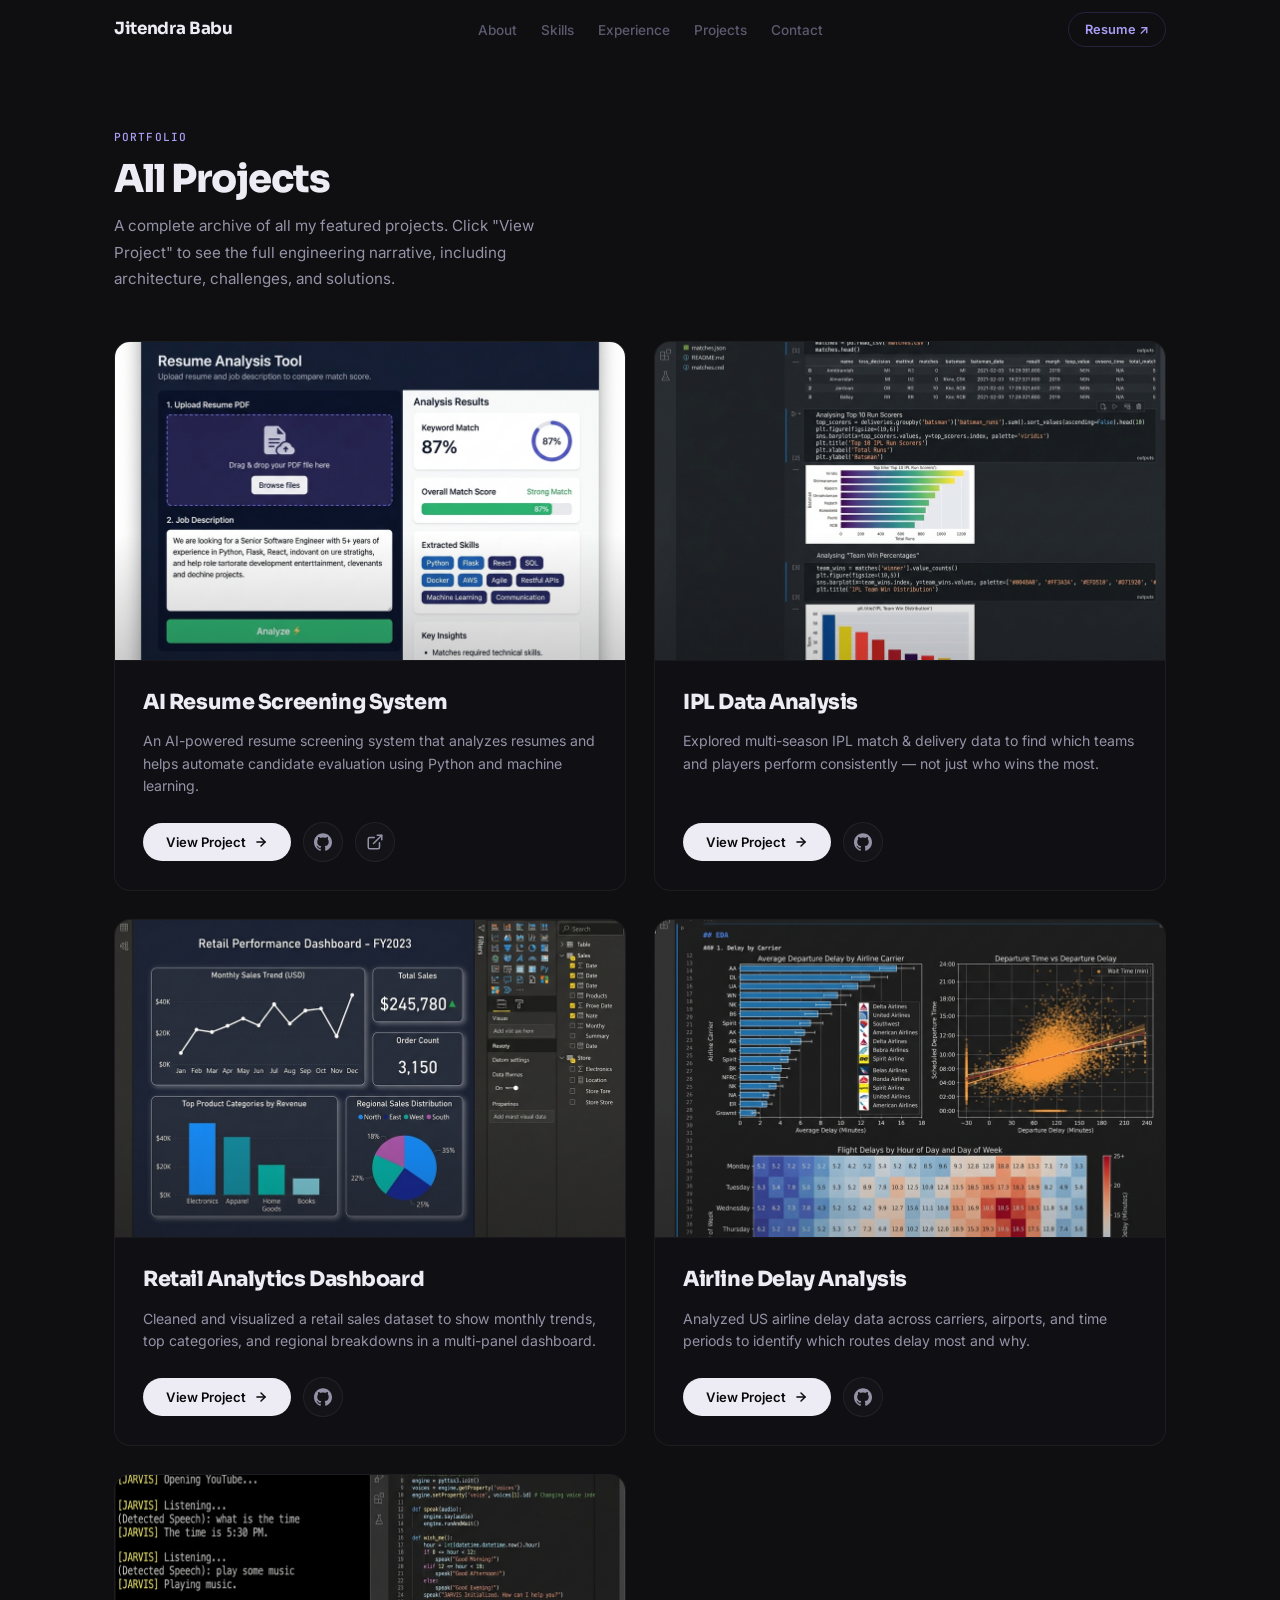
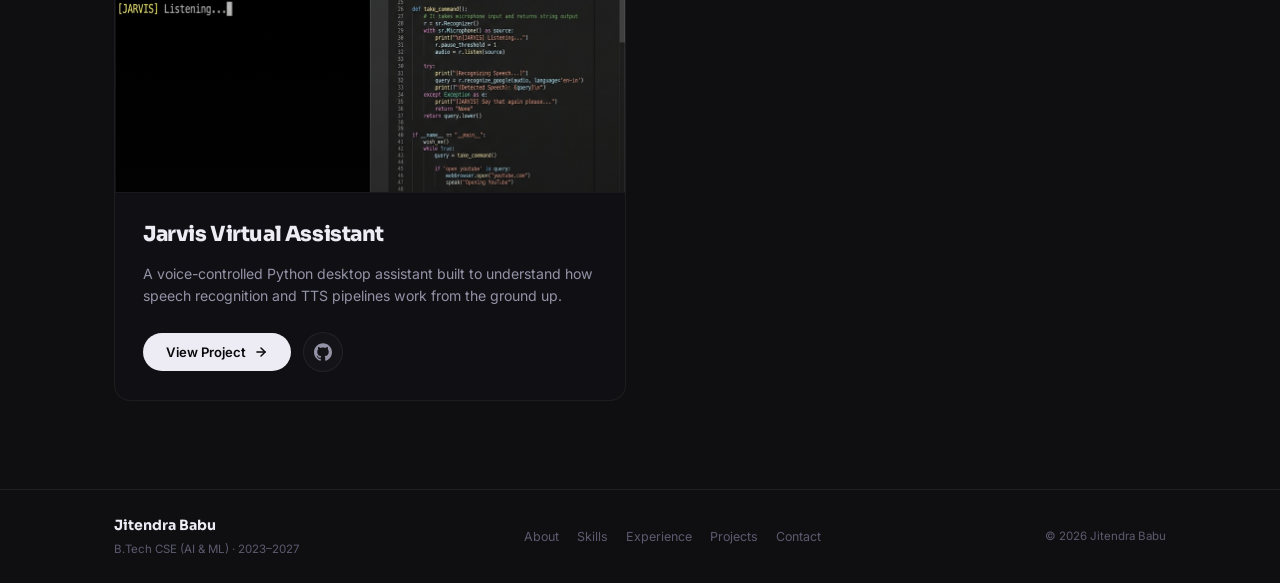
==== projects.html @ de524ab3 "Add Resume project, Live demo button, and projects page" ====
<!DOCTYPE html>
<html lang="en">
<head>
  <meta charset="UTF-8" />
  <meta name="viewport" content="width=device-width, initial-scale=1.0" />
  <title>All Projects | Jitendra Babu</title>
  <meta name="description" content="A complete archive of all projects built by Mudde Jitendra Babu." />
  <meta name="author" content="Mudde Jitendra Babu" />
  <meta property="og:title" content="All Projects | Jitendra Babu" />
  <meta property="og:description" content="A complete archive of all projects built by Mudde Jitendra Babu." />
  <meta property="og:image" content="./assets/profile-pic.png" />
  <link rel="stylesheet" href="style.css" />
  <link rel="stylesheet" href="mediaqueries.css" />
  <link rel="preconnect" href="https://fonts.googleapis.com" />
  <link rel="preconnect" href="https://fonts.gstatic.com" crossorigin />
  <link href="https://fonts.googleapis.com/css2?family=Inter:wght@300;400;500;600;700&family=Cal+Sans&display=swap" rel="stylesheet" />
  <link href="https://fonts.googleapis.com/css2?family=Sora:wght@400;600;700;800&family=Inter:wght@300;400;500;600;700&family=JetBrains+Mono:wght@400;500&display=swap" rel="stylesheet" />
</head>
<body>

<!-- =========================================================
     NAV
========================================================= -->
<nav id="nav" role="navigation" aria-label="Site navigation">
  <div class="nav-wrap">
    <a href="index.html#top" class="nav-brand" aria-label="Jitendra Babu — home">
      Jitendra Babu
    </a>

    <ul class="nav-list" role="list">
      <li><a href="index.html#about"      class="nav-link">About</a></li>
      <li><a href="index.html#skills"     class="nav-link">Skills</a></li>
      <li><a href="index.html#experience" class="nav-link">Experience</a></li>
      <li><a href="projects.html"         class="nav-link on">Projects</a></li>
      <li><a href="index.html#contact"    class="nav-link">Contact</a></li>
    </ul>

    <a href="./assets/M.JITENDRA_RESUME.pdf" target="_blank" rel="noopener noreferrer"
       class="nav-cta" id="nav-resume">Resume ↗</a>

    <button id="nav-toggle" class="nav-toggle" aria-label="Open menu" aria-expanded="false"
            onclick="toggleNav()">
      <span></span><span></span><span></span>
    </button>
  </div>

  <div id="nav-drawer" class="nav-drawer" aria-hidden="true">
    <ul role="list">
      <li><a href="index.html#about"      onclick="toggleNav()">About</a></li>
      <li><a href="index.html#skills"     onclick="toggleNav()">Skills</a></li>
      <li><a href="index.html#experience" onclick="toggleNav()">Experience</a></li>
      <li><a href="projects.html"         onclick="toggleNav()">Projects</a></li>
      <li><a href="index.html#contact"    onclick="toggleNav()">Contact</a></li>
      <li><a href="./assets/M.JITENDRA_RESUME.pdf" target="_blank" rel="noopener noreferrer">Resume ↗</a></li>
    </ul>
  </div>
</nav>

<!-- =========================================================
     PROJECTS
========================================================= -->
<section id="projects" class="section section-alt" aria-labelledby="h-proj" style="padding-top: 8rem; min-height: 80vh;">
  <div class="section-wrap">
    <div class="section-eyebrow reveal">Portfolio</div>
    <h1 id="h-proj" class="section-heading reveal">All Projects</h1>
    <p class="section-sub reveal">
      A complete archive of all my featured projects. Click "View Project" to see the full engineering narrative, including architecture, challenges, and solutions.
    </p>

    <div class="projects-grid" id="projects-grid">

      <!-- PROJECT 00 — AI Resume Screening System -->
      <div class="proj-showcase-card reveal" id="card-resume" role="listitem">
        <div class="proj-card-img-wrap">
          <img src="./assets/project-resume.png" alt="AI Resume Screening System web interface" class="proj-card-img" loading="lazy" />
          <div class="proj-card-overlay"></div>
        </div>
        <div class="proj-card-body">
          <h3 class="proj-card-title">AI Resume Screening System</h3>
          <p class="proj-card-blurb">An AI-powered resume screening system that analyzes resumes and helps automate candidate evaluation using Python and machine learning.</p>
          <div class="proj-card-actions">
            <button class="btn-proj-details" onclick="openProjectModal('resume')" aria-label="View details of AI Resume Screening System">
              View Project
              <svg width="14" height="14" viewBox="0 0 24 24" fill="none" stroke="currentColor" stroke-width="2.5" stroke-linecap="round" stroke-linejoin="round" aria-hidden="true"><line x1="5" y1="12" x2="19" y2="12"></line><polyline points="12 5 19 12 12 19"></polyline></svg>
            </button>
            <a href="https://github.com/jithu748" target="_blank" rel="noopener noreferrer" class="btn-proj-gh" aria-label="GitHub repository for AI Resume Screening System">
              <svg width="18" height="18" viewBox="0 0 24 24" fill="currentColor" aria-hidden="true"><path d="M12 .297c-6.63 0-12 5.373-12 12 0 5.303 3.438 9.8 8.205 11.385.6.113.82-.258.82-.577 0-.285-.01-1.04-.015-2.04-3.338.724-4.042-1.61-4.042-1.61C4.422 18.07 3.633 17.7 3.633 17.7c-1.087-.744.084-.729.084-.729 1.205.084 1.838 1.236 1.838 1.236 1.07 1.835 2.809 1.305 3.495.998.108-.776.417-1.305.76-1.605-2.665-.3-5.466-1.332-5.466-5.93 0-1.31.465-2.38 1.235-3.22-.135-.303-.54-1.523.105-3.176 0 0 1.005-.322 3.3 1.23.96-.267 1.98-.399 3-.405 1.02.006 2.04.138 3 .405 2.28-1.552 3.285-1.23 3.285-1.23.645 1.653.24 2.873.12 3.176.765.84 1.23 1.91 1.23 3.22 0 4.61-2.805 5.625-5.475 5.92.42.36.81 1.096.81 2.22 0 1.606-.015 2.896-.015 3.286 0 .315.21.69.825.57C20.565 22.092 24 17.592 24 12.297c0-6.627-5.373-12-12-12"/></svg>
            </a>
            <a href="https://resume-screening-14.onrender.com" target="_blank" rel="noopener noreferrer" class="btn-proj-gh" aria-label="Live Demo for AI Resume Screening System">
              <svg width="18" height="18" viewBox="0 0 24 24" fill="none" stroke="currentColor" stroke-width="2" stroke-linecap="round" stroke-linejoin="round" aria-hidden="true"><path d="M18 13v6a2 2 0 0 1-2 2H5a2 2 0 0 1-2-2V8a2 2 0 0 1 2-2h6"></path><polyline points="15 3 21 3 21 9"></polyline><line x1="10" y1="14" x2="21" y2="3"></line></svg>
            </a>
          </div>
        </div>
      </div>

      <!-- PROJECT 01 — IPL Data Analysis -->
      <div class="proj-showcase-card reveal" id="card-ipl" role="listitem">
        <div class="proj-card-img-wrap">
          <img src="./assets/project-ipl.png" alt="IPL Data Analysis dashboard visualization output" class="proj-card-img" loading="lazy" />
          <div class="proj-card-overlay"></div>
        </div>
        <div class="proj-card-body">
          <h3 class="proj-card-title">IPL Data Analysis</h3>
          <p class="proj-card-blurb">Explored multi-season IPL match &amp; delivery data to find which teams and players perform consistently &mdash; not just who wins the most.</p>
          <div class="proj-card-actions">
            <button class="btn-proj-details" onclick="openProjectModal('ipl')" aria-label="View details of IPL Data Analysis">
              View Project
              <svg width="14" height="14" viewBox="0 0 24 24" fill="none" stroke="currentColor" stroke-width="2.5" stroke-linecap="round" stroke-linejoin="round" aria-hidden="true"><line x1="5" y1="12" x2="19" y2="12"></line><polyline points="12 5 19 12 12 19"></polyline></svg>
            </button>
            <a href="https://github.com/jithu748" target="_blank" rel="noopener noreferrer" class="btn-proj-gh" aria-label="GitHub repository for IPL Data Analysis">
              <svg width="18" height="18" viewBox="0 0 24 24" fill="currentColor" aria-hidden="true"><path d="M12 .297c-6.63 0-12 5.373-12 12 0 5.303 3.438 9.8 8.205 11.385.6.113.82-.258.82-.577 0-.285-.01-1.04-.015-2.04-3.338.724-4.042-1.61-4.042-1.61C4.422 18.07 3.633 17.7 3.633 17.7c-1.087-.744.084-.729.084-.729 1.205.084 1.838 1.236 1.838 1.236 1.07 1.835 2.809 1.305 3.495.998.108-.776.417-1.305.76-1.605-2.665-.3-5.466-1.332-5.466-5.93 0-1.31.465-2.38 1.235-3.22-.135-.303-.54-1.523.105-3.176 0 0 1.005-.322 3.3 1.23.96-.267 1.98-.399 3-.405 1.02.006 2.04.138 3 .405 2.28-1.552 3.285-1.23 3.285-1.23.645 1.653.24 2.873.12 3.176.765.84 1.23 1.91 1.23 3.22 0 4.61-2.805 5.625-5.475 5.92.42.36.81 1.096.81 2.22 0 1.606-.015 2.896-.015 3.286 0 .315.21.69.825.57C20.565 22.092 24 17.592 24 12.297c0-6.627-5.373-12-12-12"/></svg>
            </a>
          </div>
        </div>
      </div>

      <!-- PROJECT 02 — Retail Analytics Dashboard -->
      <div class="proj-showcase-card reveal" id="card-retail" role="listitem">
        <div class="proj-card-img-wrap">
          <img src="./assets/project-retail.png" alt="Retail Sales Dashboard with Power BI filter visualizer" class="proj-card-img" loading="lazy" />
          <div class="proj-card-overlay"></div>
        </div>
        <div class="proj-card-body">
          <h3 class="proj-card-title">Retail Analytics Dashboard</h3>
          <p class="proj-card-blurb">Cleaned and visualized a retail sales dataset to show monthly trends, top categories, and regional breakdowns in a multi-panel dashboard.</p>
          <div class="proj-card-actions">
            <button class="btn-proj-details" onclick="openProjectModal('retail')" aria-label="View details of Retail Analytics Dashboard">
              View Project
              <svg width="14" height="14" viewBox="0 0 24 24" fill="none" stroke="currentColor" stroke-width="2.5" stroke-linecap="round" stroke-linejoin="round" aria-hidden="true"><line x1="5" y1="12" x2="19" y2="12"></line><polyline points="12 5 19 12 12 19"></polyline></svg>
            </button>
            <a href="https://github.com/jithu748" target="_blank" rel="noopener noreferrer" class="btn-proj-gh" aria-label="GitHub repository for Retail Analytics Dashboard">
              <svg width="18" height="18" viewBox="0 0 24 24" fill="currentColor" aria-hidden="true"><path d="M12 .297c-6.63 0-12 5.373-12 12 0 5.303 3.438 9.8 8.205 11.385.6.113.82-.258.82-.577 0-.285-.01-1.04-.015-2.04-3.338.724-4.042-1.61-4.042-1.61C4.422 18.07 3.633 17.7 3.633 17.7c-1.087-.744.084-.729.084-.729 1.205.084 1.838 1.236 1.838 1.236 1.07 1.835 2.809 1.305 3.495.998.108-.776.417-1.305.76-1.605-2.665-.3-5.466-1.332-5.466-5.93 0-1.31.465-2.38 1.235-3.22-.135-.303-.54-1.523.105-3.176 0 0 1.005-.322 3.3 1.23.96-.267 1.98-.399 3-.405 1.02.006 2.04.138 3 .405 2.28-1.552 3.285-1.23 3.285-1.23.645 1.653.24 2.873.12 3.176.765.84 1.23 1.91 1.23 3.22 0 4.61-2.805 5.625-5.475 5.92.42.36.81 1.096.81 2.22 0 1.606-.015 2.896-.015 3.286 0 .315.21.69.825.57C20.565 22.092 24 17.592 24 12.297c0-6.627-5.373-12-12-12"/></svg>
            </a>
          </div>
        </div>
      </div>

      <!-- PROJECT 03 — Airline Delay Analysis -->
      <div class="proj-showcase-card reveal" id="card-airline" role="listitem">
        <div class="proj-card-img-wrap">
          <img src="./assets/project-airline.png" alt="Airline Delay Analysis heatmap and bar chart results" class="proj-card-img" loading="lazy" />
          <div class="proj-card-overlay"></div>
        </div>
        <div class="proj-card-body">
          <h3 class="proj-card-title">Airline Delay Analysis</h3>
          <p class="proj-card-blurb">Analyzed US airline delay data across carriers, airports, and time periods to identify which routes delay most and why.</p>
          <div class="proj-card-actions">
            <button class="btn-proj-details" onclick="openProjectModal('airline')" aria-label="View details of Airline Delay Analysis">
              View Project
              <svg width="14" height="14" viewBox="0 0 24 24" fill="none" stroke="currentColor" stroke-width="2.5" stroke-linecap="round" stroke-linejoin="round" aria-hidden="true"><line x1="5" y1="12" x2="19" y2="12"></line><polyline points="12 5 19 12 12 19"></polyline></svg>
            </button>
            <a href="https://github.com/jithu748" target="_blank" rel="noopener noreferrer" class="btn-proj-gh" aria-label="GitHub repository for Airline Delay Analysis">
              <svg width="18" height="18" viewBox="0 0 24 24" fill="currentColor" aria-hidden="true"><path d="M12 .297c-6.63 0-12 5.373-12 12 0 5.303 3.438 9.8 8.205 11.385.6.113.82-.258.82-.577 0-.285-.01-1.04-.015-2.04-3.338.724-4.042-1.61-4.042-1.61C4.422 18.07 3.633 17.7 3.633 17.7c-1.087-.744.084-.729.084-.729 1.205.084 1.838 1.236 1.838 1.236 1.07 1.835 2.809 1.305 3.495.998.108-.776.417-1.305.76-1.605-2.665-.3-5.466-1.332-5.466-5.93 0-1.31.465-2.38 1.235-3.22-.135-.303-.54-1.523.105-3.176 0 0 1.005-.322 3.3 1.23.96-.267 1.98-.399 3-.405 1.02.006 2.04.138 3 .405 2.28-1.552 3.285-1.23 3.285-1.23.645 1.653.24 2.873.12 3.176.765.84 1.23 1.91 1.23 3.22 0 4.61-2.805 5.625-5.475 5.92.42.36.81 1.096.81 2.22 0 1.606-.015 2.896-.015 3.286 0 .315.21.69.825.57C20.565 22.092 24 17.592 24 12.297c0-6.627-5.373-12-12-12"/></svg>
            </a>
          </div>
        </div>
      </div>

      <!-- PROJECT 04 — Jarvis Virtual Assistant -->
      <div class="proj-showcase-card reveal" id="card-jarvis" role="listitem">
        <div class="proj-card-img-wrap">
          <img src="./assets/project-jarvis.png" alt="Jarvis voice command automation terminal layout" class="proj-card-img" loading="lazy" />
          <div class="proj-card-overlay"></div>
        </div>
        <div class="proj-card-body">
          <h3 class="proj-card-title">Jarvis Virtual Assistant</h3>
          <p class="proj-card-blurb">A voice-controlled Python desktop assistant built to understand how speech recognition and TTS pipelines work from the ground up.</p>
          <div class="proj-card-actions">
            <button class="btn-proj-details" onclick="openProjectModal('jarvis')" aria-label="View details of Jarvis Virtual Assistant">
              View Project
              <svg width="14" height="14" viewBox="0 0 24 24" fill="none" stroke="currentColor" stroke-width="2.5" stroke-linecap="round" stroke-linejoin="round" aria-hidden="true"><line x1="5" y1="12" x2="19" y2="12"></line><polyline points="12 5 19 12 12 19"></polyline></svg>
            </button>
            <a href="https://github.com/jithu748" target="_blank" rel="noopener noreferrer" class="btn-proj-gh" aria-label="GitHub repository for Jarvis Virtual Assistant">
              <svg width="18" height="18" viewBox="0 0 24 24" fill="currentColor" aria-hidden="true"><path d="M12 .297c-6.63 0-12 5.373-12 12 0 5.303 3.438 9.8 8.205 11.385.6.113.82-.258.82-.577 0-.285-.01-1.04-.015-2.04-3.338.724-4.042-1.61-4.042-1.61C4.422 18.07 3.633 17.7 3.633 17.7c-1.087-.744.084-.729.084-.729 1.205.084 1.838 1.236 1.838 1.236 1.07 1.835 2.809 1.305 3.495.998.108-.776.417-1.305.76-1.605-2.665-.3-5.466-1.332-5.466-5.93 0-1.31.465-2.38 1.235-3.22-.135-.303-.54-1.523.105-3.176 0 0 1.005-.322 3.3 1.23.96-.267 1.98-.399 3-.405 1.02.006 2.04.138 3 .405 2.28-1.552 3.285-1.23 3.285-1.23.645 1.653.24 2.873.12 3.176.765.84 1.23 1.91 1.23 3.22 0 4.61-2.805 5.625-5.475 5.92.42.36.81 1.096.81 2.22 0 1.606-.015 2.896-.015 3.286 0 .315.21.69.825.57C20.565 22.092 24 17.592 24 12.297c0-6.627-5.373-12-12-12"/></svg>
            </a>
          </div>
        </div>
      </div>

    </div>
  </div>
</section>

<!-- =========================================================
     FOOTER
========================================================= -->
<footer role="contentinfo">
  <div class="footer-wrap">
    <div class="footer-left">
      <span class="footer-name">Jitendra Babu</span>
      <span class="footer-sub">B.Tech CSE (AI &amp; ML) · 2023–2027</span>
    </div>
    <nav class="footer-nav" aria-label="Footer navigation">
      <a href="index.html#about">About</a>
      <a href="index.html#skills">Skills</a>
      <a href="index.html#experience">Experience</a>
      <a href="projects.html">Projects</a>
      <a href="index.html#contact">Contact</a>
    </nav>
    <p class="footer-cr">© 2026 Jitendra Babu</p>
  </div>
</footer>

<!-- Modern Animated Project Modal -->
<div id="project-modal" class="modal-overlay" role="dialog" aria-modal="true" aria-hidden="true" onclick="closeProjectModalOnOverlay(event)">
  <div class="modal-container">
    <button class="modal-close-btn" onclick="closeProjectModal()" aria-label="Close project details">
      <svg width="18" height="18" viewBox="0 0 24 24" fill="none" stroke="currentColor" stroke-width="2" stroke-linecap="round" stroke-linejoin="round" aria-hidden="true"><line x1="18" y1="6" x2="6" y2="18"></line><line x1="6" y1="6" x2="18" y2="18"></line></svg>
    </button>
    <div class="modal-content-scroll" id="modal-project-content">
      <!-- Dynamic details injected by JavaScript -->
    </div>
  </div>
</div>

<script src="script.js"></script>
</body>
</html>
---- style.css ----
/* ─────────────────────────────────────────────
   TOKENS
───────────────────────────────────────────── */
:root {
  /* Backgrounds */
  --bg:       #09090b;
  --bg-alt:   #0f0f12;
  --bg-card:  #131316;
  --bg-card2: #18181c;

  /* Primary accent — warm indigo */
  --a:      #7c70e8;
  --a-dim:  rgba(124,112,232,.12);
  --a-glow: rgba(124,112,232,.28);
  --a-soft: #a99ef5;

  /* Text */
  --t1: #edecf4;  /* heading */
  --t2: #9492a6;  /* body    */
  --t3: #5c5a6e;  /* muted   */

  /* Border */
  --b1: rgba(255,255,255,.07);
  --b2: rgba(124,112,232,.2);

  /* Green (status) */
  --g:     #22c55e;
  --g-dim: rgba(34,197,94,.1);

  /* Type */
  --ff-head: "Sora", system-ui, sans-serif;
  --ff-body: "Inter", system-ui, sans-serif;
  --ff-mono: "JetBrains Mono", "Fira Code", monospace;

  /* Layout */
  --max:  1100px;
  --nh:   60px;

  /* Radius */
  --r:   10px;
  --rl:  16px;
  --rp:  9999px;

  /* Motion */
  --tf:  160ms ease;
  --ts:  280ms ease;
  --tsl: 480ms ease;
}

/* ─────────────────────────────────────────────
   RESET
───────────────────────────────────────────── */
*,*::before,*::after{margin:0;padding:0;box-sizing:border-box}
html{scroll-behavior:smooth;scroll-padding-top:calc(var(--nh) + 16px)}
body{
  font-family:var(--ff-body);
  background:var(--bg);
  color:var(--t2);
  line-height:1.7;
  overflow-x:hidden;
  -webkit-font-smoothing:antialiased;
}
a{color:inherit;text-decoration:none;transition:color var(--tf)}
img{max-width:100%;display:block}
ul{list-style:none}
button{font-family:var(--ff-body);cursor:pointer;border:none;background:none}

/* Reveal animation */
.reveal{
  opacity:0;
  transform:translateY(20px);
  transition:opacity .55s ease, transform .55s ease;
}
.reveal.in{opacity:1;transform:none}

/* ─────────────────────────────────────────────
   NAV
───────────────────────────────────────────── */
#nav{
  position:fixed;inset:0 0 auto;
  height:var(--nh);z-index:900;
  transition:background var(--ts),border-color var(--ts);
  border-bottom:1px solid transparent;
}
#nav.stuck{
  background:rgba(9,9,11,.9);
  backdrop-filter:blur(20px);
  -webkit-backdrop-filter:blur(20px);
  border-color:var(--b1);
}
.nav-wrap{
  max-width:var(--max);margin:0 auto;
  padding:0 24px;height:100%;
  display:flex;align-items:center;gap:16px;
}
.nav-brand{
  font-family:var(--ff-head);
  font-size:1.05rem;font-weight:700;
  color:var(--t1);letter-spacing:-.02em;
  flex-shrink:0;
}
.brand-dot{color:var(--a-soft)}
.nav-list{
  display:flex;align-items:center;gap:2px;
  flex:1;justify-content:center;
}
.nav-link{
  font-size:.85rem;font-weight:500;
  color:var(--t3);padding:5px 11px;
  border-radius:var(--r);
  transition:color var(--tf),background var(--tf);
}
.nav-link:hover,.nav-link.on{color:var(--t1)}
.nav-link.on{color:var(--a-soft);background:var(--a-dim)}
.nav-cta{
  flex-shrink:0;font-size:.8rem;font-weight:600;
  color:var(--a-soft);
  border:1px solid var(--b2);border-radius:var(--rp);
  padding:6px 16px;
  transition:all var(--tf);
}
.nav-cta:hover{background:var(--a-dim);color:var(--t1)}

/* Hamburger */
.nav-toggle{
  display:none;flex-direction:column;gap:5px;
  padding:8px;border-radius:var(--r);
}
.nav-toggle span{
  display:block;width:19px;height:1.5px;
  background:var(--t3);border-radius:2px;
  transition:all .25s ease;
}
.nav-toggle.open span:nth-child(1){transform:translateY(6.5px) rotate(45deg)}
.nav-toggle.open span:nth-child(2){opacity:0;transform:scaleX(0)}
.nav-toggle.open span:nth-child(3){transform:translateY(-6.5px) rotate(-45deg)}

/* Drawer */
.nav-drawer{
  display:none;
  background:rgba(9,9,11,.97);
  backdrop-filter:blur(20px);
  border-bottom:1px solid var(--b1);
  padding:10px 24px 20px;
}
.nav-drawer.open{display:block}
.nav-drawer ul{display:flex;flex-direction:column;gap:2px}
.nav-drawer a{
  display:block;padding:11px 14px;
  color:var(--t2);font-weight:500;
  border-radius:var(--r);
  transition:all var(--tf);
}
.nav-drawer a:hover{color:var(--t1);background:rgba(255,255,255,.04)}

/* ─────────────────────────────────────────────
   BUTTONS
───────────────────────────────────────────── */
.btn-solid{
  display:inline-flex;align-items:center;gap:8px;
  font-weight:600;font-size:.875rem;
  padding:10px 22px;border-radius:var(--rp);
  background:var(--a);color:#fff;border:none;
  box-shadow:0 3px 18px var(--a-glow);
  transition:all var(--ts);cursor:pointer;
  white-space:nowrap;
}
.btn-solid:hover{
  transform:translateY(-2px);
  box-shadow:0 6px 26px var(--a-glow);
  color:#fff;
}
.btn-ghost{
  display:inline-flex;align-items:center;gap:8px;
  font-weight:600;font-size:.875rem;
  padding:10px 22px;border-radius:var(--rp);
  background:transparent;color:var(--t1);
  border:1px solid var(--b1);
  transition:all var(--ts);white-space:nowrap;
}
.btn-ghost:hover{
  border-color:var(--b2);
  background:var(--a-dim);
  color:var(--a-soft);
  transform:translateY(-2px);
}
.btn-block{width:100%;justify-content:center}

/* ─────────────────────────────────────────────
   SECTION BASE
───────────────────────────────────────────── */
.section{padding:88px 0}
.section-alt{background:var(--bg-alt)}
.section-wrap{max-width:var(--max);margin:0 auto;padding:0 24px}
.section-eyebrow{
  font-family:var(--ff-mono);
  font-size:.7rem;font-weight:500;
  letter-spacing:.1em;text-transform:uppercase;
  color:var(--a-soft);margin-bottom:10px;
}
.section-heading{
  font-family:var(--ff-head);
  font-size:clamp(1.7rem,3.5vw,2.4rem);
  font-weight:800;color:var(--t1);
  line-height:1.15;letter-spacing:-.03em;
  margin-bottom:12px;
}
.section-sub{
  color:var(--t2);font-size:.95rem;
  max-width:480px;line-height:1.75;
  margin-bottom:48px;
}

/* Shared tag */
.tag{
  display:inline-block;
  font-family:var(--ff-mono);font-size:.68rem;font-weight:500;
  color:var(--a-soft);
  background:var(--a-dim);border:1px solid var(--b2);
  padding:3px 9px;border-radius:var(--rp);
  white-space:nowrap;
}

/* ─────────────────────────────────────────────
   HERO
───────────────────────────────────────────── */
.hero{
  min-height:100vh;
  display:flex;flex-direction:column;
  align-items:center;justify-content:center;
  position:relative;overflow:hidden;
}

/* Fine dot grid */
.hero-noise{
  position:absolute;inset:0;pointer-events:none;
  background-image:radial-gradient(circle,rgba(255,255,255,.035) 1px,transparent 1px);
  background-size:28px 28px;
  mask-image:radial-gradient(ellipse 80% 80% at 50% 50%,black,transparent);
}

/* Glow blob */
.hero::before{
  content:"";position:absolute;
  top:-25%;left:50%;transform:translateX(-50%);
  width:700px;height:600px;
  background:radial-gradient(ellipse at center,rgba(124,112,232,.1) 0%,transparent 68%);
  pointer-events:none;
}

.hero-inner{
  position:relative;z-index:1;
  max-width:var(--max);width:100%;
  padding:calc(var(--nh) + 56px) 24px 56px;
  display:flex;align-items:center;
  justify-content:space-between;gap:56px;
}

/* ── Text col ── */
.hero-text{
  flex:1;max-width:540px;
  animation:up .65s ease both;
}
@keyframes up{from{opacity:0;transform:translateY(24px)}to{opacity:1;transform:none}}

.hero-pill{
  display:inline-flex;align-items:center;gap:7px;
  font-size:.75rem;font-weight:500;
  color:var(--g);background:var(--g-dim);
  border:1px solid rgba(34,197,94,.18);
  padding:4px 12px;border-radius:var(--rp);
  margin-bottom:20px;
}
.pill-dot{
  width:6px;height:6px;border-radius:50%;background:var(--g);
  animation:blink-pulse 2s ease-in-out infinite;
}
@keyframes blink-pulse{
  0%,100%{box-shadow:0 0 0 0 rgba(34,197,94,.35)}
  50%{box-shadow:0 0 0 6px transparent}
}

#hero-name{
  font-family:var(--ff-head);
  font-size:clamp(2.2rem,5.5vw,3.8rem);
  font-weight:800;color:var(--t1);
  line-height:1.1;letter-spacing:-.04em;
  margin-bottom:10px;
}

.hero-sub{
  font-size:.95rem;font-weight:500;
  color:var(--t2);margin-bottom:18px;
  min-height:1.5em;
  font-family:var(--ff-mono);
}
#typed{color:var(--t1)}
.caret{
  display:inline-block;
  width:2px;height:.9em;
  background:var(--a-soft);
  margin-left:2px;vertical-align:middle;
  animation:flash 1s step-end infinite;
}
@keyframes flash{0%,100%{opacity:1}50%{opacity:0}}

.hero-bio{
  font-size:.96rem;color:var(--t2);
  line-height:1.8;max-width:480px;
  margin-bottom:28px;
}
.hero-bio strong{color:var(--t1);font-weight:600}

.hero-btns{display:flex;gap:10px;flex-wrap:wrap;margin-bottom:28px}

.hero-links{display:flex;gap:8px;flex-wrap:wrap}
.icon-link{
  display:inline-flex;align-items:center;gap:6px;
  font-size:.78rem;font-weight:500;
  color:var(--t3);
  border:1px solid var(--b1);
  background:var(--bg-card);
  padding:6px 14px;border-radius:var(--rp);
  transition:all var(--tf);
}
.icon-link:hover{
  color:var(--t1);border-color:var(--b2);background:var(--a-dim);
}

/* ── Photo col ── */
.hero-photo{
  flex-shrink:0;position:relative;
  width:300px;height:300px;
  animation:up .65s ease .12s both;
}
.photo-halo{
  position:absolute;inset:-12px;border-radius:50%;
  background:conic-gradient(from 180deg,var(--a),var(--a-soft),transparent 60%);
  opacity:.5;animation:spin 12s linear infinite;
}
@keyframes spin{to{transform:rotate(360deg)}}
.photo-img{
  position:relative;width:100%;height:100%;
  object-fit:cover;border-radius:50%;
  border:2px solid var(--bg);
  box-shadow:0 0 36px rgba(124,112,232,.18);
  transition:transform var(--ts);
}
.hero-photo:hover .photo-img{transform:scale(1.03)}

/* ─────────────────────────────────────────────
   ABOUT
───────────────────────────────────────────── */
.about-grid{
  display:grid;
  grid-template-columns:260px 1fr;
  gap:72px;align-items:start;
}
.about-photo-frame{
  border-radius:var(--rl);overflow:hidden;
  border:1px solid var(--b1);
  box-shadow:0 8px 32px rgba(0,0,0,.5);
  position:relative;
}
.about-photo-frame::after{
  content:"";position:absolute;inset:0;
  background:linear-gradient(to bottom,transparent 55%,var(--bg) 100%);
  pointer-events:none;
}
.about-photo{
  width:100%;aspect-ratio:4/5;
  object-fit:cover;display:block;
}
.about-fact-list{
  display:flex;flex-direction:column;gap:7px;
  margin-top:14px;
}
.fact-row{
  display:flex;align-items:center;gap:8px;
  font-size:.8rem;color:var(--t2);font-weight:500;
  background:var(--bg-card);border:1px solid var(--b1);
  border-radius:var(--rp);padding:7px 12px;
}
.fact-icon{font-size:.95rem}

.about-p{
  font-size:.95rem;color:var(--t2);
  line-height:1.85;margin-bottom:16px;
}
.about-p strong{color:var(--t1);font-weight:600}
.about-p-end{margin-bottom:28px}

.edu-card{
  display:flex;align-items:flex-start;
  justify-content:space-between;gap:16px;
  background:var(--bg-card);border:1px solid var(--b1);
  border-radius:var(--r);padding:16px 20px;
  transition:border-color var(--tf);
}
.edu-card:hover{border-color:var(--b2)}
.edu-degree{
  font-size:.875rem;font-weight:700;
  color:var(--t1);margin-bottom:3px;
}
.edu-spec{font-size:.78rem;color:var(--t2)}
.edu-right{flex-shrink:0;margin-top:2px}
.edu-tag{
  font-family:var(--ff-mono);font-size:.68rem;
  color:var(--a-soft);background:var(--a-dim);
  border:1px solid var(--b2);
  padding:3px 10px;border-radius:var(--rp);
}

/* ─────────────────────────────────────────────
   SKILLS REDESIGN
───────────────────────────────────────────── */
.skills-grid {
  display: grid;
  grid-template-columns: repeat(2, 1fr);
  gap: 28px;
  margin-bottom: 24px;
}

.skill-category-card {
  background: rgba(19, 19, 22, 0.45);
  border: 1px solid rgba(255, 255, 255, 0.05);
  border-radius: var(--rl);
  padding: 30px;
  transition: border-color var(--tf), transform var(--ts), box-shadow var(--ts);
}

.skill-category-card:hover {
  border-color: rgba(124, 112, 232, 0.25);
  transform: translateY(-4px);
  box-shadow: 0 16px 36px rgba(0, 0, 0, 0.5), 0 0 20px rgba(124, 112, 232, 0.03);
}

.skill-category-title {
  font-family: var(--ff-head);
  font-size: 1.125rem;
  font-weight: 700;
  color: var(--t1);
  margin-bottom: 20px;
  border-bottom: 1px solid rgba(255, 255, 255, 0.06);
  padding-bottom: 12px;
  letter-spacing: -0.01em;
}

.skills-badge-list {
  display: grid;
  grid-template-columns: repeat(2, 1fr);
  gap: 12px;
}

.skill-badge {
  display: inline-flex;
  align-items: center;
  gap: 10px;
  padding: 10px 16px;
  border-radius: var(--r);
  background: rgba(255, 255, 255, 0.015);
  border: 1px solid rgba(255, 255, 255, 0.04);
  color: var(--t2);
  font-size: 0.88rem;
  font-weight: 500;
  transition: all 0.25s cubic-bezier(0.16, 1, 0.3, 1);
  cursor: default;
}

.skill-badge:hover {
  background: rgba(124, 112, 232, 0.06);
  border-color: rgba(124, 112, 232, 0.25);
  color: var(--t1);
  transform: scale(1.02) translateY(-1px);
}

.skill-icon {
  width: 18px;
  height: 18px;
  flex-shrink: 0;
  fill: currentColor;
  transition: color 0.25s ease;
}

.skill-badge:hover .skill-icon {
  color: var(--a-soft);
}
}

/* ─────────────────────────────────────────────
   EXPERIENCE
───────────────────────────────────────────── */
.exp-card{
  background:var(--bg-card);border:1px solid var(--b1);
  border-radius:var(--rl);padding:36px 40px;
  margin-top:40px;
  transition:border-color var(--tf);
}
.exp-card:hover{border-color:var(--b2)}
.exp-header{
  display:flex;justify-content:space-between;
  align-items:flex-start;flex-wrap:wrap;gap:12px;
  margin-bottom:20px;
}
.exp-company{
  font-family:var(--ff-head);
  font-size:1.2rem;font-weight:800;
  color:var(--t1);letter-spacing:-.02em;
  margin-bottom:3px;
}
.exp-role{font-size:.85rem;color:var(--a-soft);font-weight:600}
.exp-badge{
  font-family:var(--ff-mono);font-size:.7rem;
  color:var(--g);background:var(--g-dim);
  border:1px solid rgba(34,197,94,.18);
  padding:4px 12px;border-radius:var(--rp);
  white-space:nowrap;
}
.exp-summary{
  font-size:.93rem;color:var(--t2);
  line-height:1.8;font-style:italic;
  border-left:2px solid var(--a-dim);
  padding-left:16px;margin-bottom:22px;
}
.exp-bullets{
  display:flex;flex-direction:column;gap:10px;
  margin-bottom:22px;
}
.exp-bullets li{
  position:relative;padding-left:16px;
  font-size:.88rem;color:var(--t2);line-height:1.75;
}
.exp-bullets li::before{
  content:"▸";position:absolute;left:0;top:1px;
  color:var(--a-soft);font-size:.72rem;
}
.exp-tags{display:flex;flex-wrap:wrap;gap:6px}

/* ─────────────────────────────────────────────
   PROJECTS REDESIGN
───────────────────────────────────────────── */
.projects-grid {
  display: grid;
  grid-template-columns: repeat(2, 1fr);
  gap: 28px;
}

.proj-showcase-card {
  background: rgba(19, 19, 22, 0.5);
  border: 1px solid rgba(255, 255, 255, 0.05);
  border-radius: var(--rl);
  overflow: hidden;
  display: flex;
  flex-direction: column;
  position: relative;
  transition: transform 0.4s cubic-bezier(0.16, 1, 0.3, 1),
              border-color 0.4s ease,
              box-shadow 0.4s ease;
}

.proj-showcase-card:hover {
  transform: translateY(-6px);
  border-color: rgba(124, 112, 232, 0.3);
  box-shadow: 0 20px 40px rgba(0, 0, 0, 0.6), 0 0 20px rgba(124, 112, 232, 0.05);
}

.proj-card-img-wrap {
  position: relative;
  overflow: hidden;
  aspect-ratio: 16 / 10;
  border-bottom: 1px solid rgba(255, 255, 255, 0.04);
}

.proj-card-img {
  width: 100%;
  height: 100%;
  object-fit: cover;
  transition: transform 0.6s cubic-bezier(0.16, 1, 0.3, 1);
}

.proj-showcase-card:hover .proj-card-img {
  transform: scale(1.04);
}

.proj-card-overlay {
  position: absolute;
  inset: 0;
  background: linear-gradient(to bottom, transparent 60%, rgba(9, 9, 11, 0.2));
  pointer-events: none;
}

.proj-card-body {
  padding: 24px 28px 28px;
  display: flex;
  flex-direction: column;
  flex: 1;
}

.proj-card-cat {
  font-family: var(--ff-mono);
  font-size: 0.68rem;
  font-weight: 600;
  text-transform: uppercase;
  letter-spacing: 0.08em;
  color: var(--a-soft);
  margin-bottom: 8px;
}

.proj-card-title {
  font-family: var(--ff-head);
  font-size: 1.3rem;
  font-weight: 800;
  color: var(--t1);
  margin-bottom: 10px;
  letter-spacing: -0.02em;
}

.proj-card-blurb {
  font-size: 0.88rem;
  color: var(--t2);
  line-height: 1.6;
  margin-bottom: 24px;
  flex: 1;
}

.proj-card-actions {
  display: flex;
  align-items: center;
  gap: 12px;
}

.btn-proj-details {
  display: inline-flex;
  align-items: center;
  gap: 8px;
  font-weight: 600;
  font-size: 0.82rem;
  padding: 10px 22px;
  border-radius: var(--rp);
  background: var(--t1);
  color: var(--bg);
  transition: all 0.3s cubic-bezier(0.16, 1, 0.3, 1);
  border: 1px solid transparent;
  cursor: pointer;
}

.btn-proj-details svg {
  transition: transform 0.3s ease;
}

.btn-proj-details:hover {
  background: transparent;
  color: var(--t1);
  border-color: rgba(255, 255, 255, 0.25);
  transform: translateY(-1px);
}

.btn-proj-details:hover svg {
  transform: translateX(4px);
}

.btn-proj-gh {
  display: inline-flex;
  align-items: center;
  justify-content: center;
  width: 40px;
  height: 40px;
  border-radius: 50%;
  border: 1px solid rgba(255, 255, 255, 0.06);
  color: var(--t2);
  background: rgba(255, 255, 255, 0.02);
  transition: all 0.3s ease;
}

.btn-proj-gh:hover {
  color: var(--t1);
  border-color: var(--b2);
  background: var(--a-dim);
  transform: translateY(-2px) scale(1.05);
}

/* ─────────────────────────────────────────────
   MODAL POPUP STYLING
───────────────────────────────────────────── */
body.modal-open {
  overflow: hidden;
}

.modal-overlay {
  position: fixed;
  inset: 0;
  background: rgba(6, 6, 8, 0.85);
  backdrop-filter: blur(14px);
  -webkit-backdrop-filter: blur(14px);
  z-index: 1000;
  display: flex;
  align-items: center;
  justify-content: center;
  padding: 24px;
  opacity: 0;
  pointer-events: none;
  transition: opacity 0.35s cubic-bezier(0.16, 1, 0.3, 1);
}

.modal-overlay.active {
  opacity: 1;
  pointer-events: auto;
}

.modal-container {
  position: relative;
  width: 100%;
  max-width: 820px;
  max-height: calc(100vh - 48px);
  background: #0b0b0d;
  border: 1px solid rgba(255, 255, 255, 0.08);
  border-radius: var(--rl);
  display: flex;
  flex-direction: column;
  overflow: hidden;
  transform: scale(0.95) translateY(12px);
  transition: transform 0.35s cubic-bezier(0.16, 1, 0.3, 1);
  box-shadow: 0 30px 60px rgba(0, 0, 0, 0.8), 0 0 50px rgba(124, 112, 232, 0.12);
}

.modal-overlay.active .modal-container {
  transform: scale(1) translateY(0);
}

.modal-close-btn {
  position: absolute;
  top: 20px;
  right: 20px;
  width: 36px;
  height: 36px;
  border-radius: 50%;
  border: 1px solid rgba(255, 255, 255, 0.08);
  background: rgba(255, 255, 255, 0.02);
  color: var(--t3);
  display: flex;
  align-items: center;
  justify-content: center;
  z-index: 10;
  transition: all 0.25s ease;
  cursor: pointer;
}

.modal-close-btn:hover {
  color: var(--t1);
  border-color: rgba(255, 255, 255, 0.2);
  background: rgba(255, 255, 255, 0.08);
  transform: rotate(90deg);
}

.modal-content-scroll {
  overflow-y: auto;
  padding: 44px 44px 40px;
  display: flex;
  flex-direction: column;
  gap: 28px;
  scrollbar-width: thin;
  scrollbar-color: rgba(255, 255, 255, 0.1) transparent;
}

.modal-content-scroll::-webkit-scrollbar {
  width: 6px;
}

.modal-content-scroll::-webkit-scrollbar-thumb {
  background: rgba(255, 255, 255, 0.1);
  border-radius: 4px;
}

.modal-header {
  display: flex;
  flex-direction: column;
  gap: 6px;
  border-bottom: 1px solid rgba(255, 255, 255, 0.06);
  padding-bottom: 20px;
}

.modal-cat {
  font-family: var(--ff-mono);
  font-size: 0.7rem;
  color: var(--a-soft);
  text-transform: uppercase;
  letter-spacing: 0.12em;
  font-weight: 600;
}

.modal-title {
  font-family: var(--ff-head);
  font-size: 1.85rem;
  font-weight: 800;
  color: var(--t1);
  letter-spacing: -0.03em;
}

.modal-image-wrap {
  width: 100%;
  border-radius: var(--r);
  overflow: hidden;
  border: 1px solid rgba(255, 255, 255, 0.08);
}

.modal-img {
  width: 100%;
  height: auto;
  display: block;
}

.modal-body-grid {
  display: grid;
  grid-template-columns: 1.45fr 1fr;
  gap: 32px;
  align-items: start;
}

.modal-main-col {
  display: flex;
  flex-direction: column;
  gap: 24px;
}

.modal-side-col {
  display: flex;
  flex-direction: column;
  gap: 24px;
  background: rgba(255, 255, 255, 0.015);
  border: 1px solid rgba(255, 255, 255, 0.04);
  border-radius: var(--r);
  padding: 22px;
}

.modal-sec {
  display: flex;
  flex-direction: column;
  gap: 8px;
}

.modal-sec-title {
  font-family: var(--ff-head);
  font-size: 0.88rem;
  font-weight: 700;
  text-transform: uppercase;
  letter-spacing: 0.08em;
  color: var(--t1);
  display: flex;
  align-items: center;
  gap: 8px;
}

.modal-sec-title svg {
  color: var(--a-soft);
}

.modal-sec-text {
  font-size: 0.86rem;
  color: var(--t2);
  line-height: 1.65;
}

.modal-features-list {
  display: flex;
  flex-direction: column;
  gap: 7px;
}

.modal-features-list li {
  position: relative;
  padding-left: 18px;
  font-size: 0.84rem;
  color: var(--t2);
  line-height: 1.5;
}

.modal-features-list li::before {
  content: "✓";
  position: absolute;
  left: 0;
  color: var(--a-soft);
  font-weight: bold;
}

.modal-tag-group {
  display: flex;
  flex-wrap: wrap;
  gap: 6px;
}

.modal-tag-group .tag {
  background: rgba(124, 112, 232, 0.08);
  border-color: rgba(124, 112, 232, 0.18);
}

.modal-actions {
  display: flex;
  flex-direction: column;
  gap: 10px;
}

.modal-btn {
  display: inline-flex;
  align-items: center;
  justify-content: center;
  gap: 10px;
  font-weight: 600;
  font-size: 0.82rem;
  padding: 11px 20px;
  border-radius: var(--rp);
  transition: all 0.25s ease;
  text-align: center;
  width: 100%;
  cursor: pointer;
}

.modal-btn-gh {
  background: #18181c;
  border: 1px solid rgba(255, 255, 255, 0.08);
  color: var(--t1);
}

.modal-btn-gh:hover {
  background: rgba(255, 255, 255, 0.06);
  border-color: rgba(255, 255, 255, 0.2);
  transform: translateY(-1px);
}

.modal-btn-li {
  background: var(--a);
  border: 1px solid transparent;
  color: #fff;
  box-shadow: 0 4px 14px var(--a-glow);
}

.modal-btn-li:hover {
  transform: translateY(-2px);
  box-shadow: 0 6px 20px var(--a-glow);
  color: #fff;
}

/* ─────────────────────────────────────────────
   CONTACT
───────────────────────────────────────────── */
.contact-layout{
  display:grid;grid-template-columns:1fr 1.3fr;
  gap:48px;align-items:start;
}
.contact-cards{display:flex;flex-direction:column;gap:10px}
.ccard{
  background:var(--bg-card);border:1px solid var(--b1);
  border-radius:var(--r);
  transition:border-color var(--tf),transform var(--tf);
}
.ccard:hover{border-color:var(--b2);transform:translateX(4px)}
.contact-card-link,.ccard-link{/* same as .ccard anchor */}
.ccard a,.ccard{display:flex;align-items:center;gap:14px;padding:16px 18px}
.ccard-icon{
  width:36px;height:36px;flex-shrink:0;
  display:flex;align-items:center;justify-content:center;
  background:var(--a-dim);border-radius:var(--r);color:var(--a-soft);
}
.ccard-icon svg{width:17px;height:17px}
.ccard-text{flex:1;min-width:0}
.ccard-label{
  display:block;font-size:.65rem;font-weight:700;
  text-transform:uppercase;letter-spacing:.08em;
  color:var(--t3);margin-bottom:2px;
}
.ccard-val{
  display:block;font-size:.82rem;color:var(--t2);font-weight:500;
  overflow:hidden;text-overflow:ellipsis;white-space:nowrap;
}
.ccard-arrow{color:var(--t3);flex-shrink:0}
.ccard:hover .ccard-arrow{color:var(--a-soft)}

/* Form */
.contact-form{
  background:var(--bg-card);border:1px solid var(--b1);
  border-radius:var(--rl);padding:30px;
  display:flex;flex-direction:column;gap:18px;
}
.form-row-2{display:grid;grid-template-columns:1fr 1fr;gap:14px}
.field{display:flex;flex-direction:column;gap:5px}
.field label{
  font-size:.7rem;font-weight:700;
  text-transform:uppercase;letter-spacing:.07em;color:var(--t3);
}
.field input,.field textarea{
  background:var(--bg);border:1px solid var(--b1);
  border-radius:var(--r);padding:10px 13px;
  color:var(--t1);font-family:var(--ff-body);font-size:.875rem;
  outline:none;transition:border-color var(--tf),box-shadow var(--tf);
  resize:vertical;
}
.field input::placeholder,.field textarea::placeholder{color:var(--t3)}
.field input:focus,.field textarea:focus{
  border-color:var(--a);
  box-shadow:0 0 0 3px rgba(124,112,232,.12);
}
.form-msg{font-size:.82rem;color:var(--g);text-align:center}

/* ─────────────────────────────────────────────
   FOOTER
───────────────────────────────────────────── */
footer{
  border-top:1px solid var(--b1);
  background:var(--bg-alt);
}
.footer-wrap{
  max-width:var(--max);margin:0 auto;
  padding:24px;
  display:flex;align-items:center;
  justify-content:space-between;flex-wrap:wrap;gap:12px;
}
.footer-left{display:flex;flex-direction:column;gap:2px}
.footer-name{
  font-family:var(--ff-head);
  font-size:.88rem;font-weight:700;color:var(--t1);
}
.footer-sub{font-size:.72rem;color:var(--t3)}
.footer-nav{display:flex;gap:18px;flex-wrap:wrap}
.footer-nav a{font-size:.78rem;color:var(--t3);transition:color var(--tf)}
.footer-nav a:hover{color:var(--t1)}
.footer-cr{font-size:.72rem;color:var(--t3)}
---- mediaqueries.css ----
/* ─── TABLET ≤ 1024px ─────────────────────── */
@media (max-width: 1024px) {
  .hero-inner { gap: 36px; padding-top: calc(60px + 44px); }
  .hero-photo  { width: 256px; height: 256px; }

  .about-grid  { grid-template-columns: 220px 1fr; gap: 48px; }

  .skills-grid { grid-template-columns: 1fr 1fr; }

  .proj-wide   { grid-template-columns: 1fr; }
  .proj-img-side { min-height: 220px; }

  .contact-layout { grid-template-columns: 1fr; }
}

/* ─── MOBILE ≤ 768px ──────────────────────── */
@media (max-width: 768px) {
  /* Nav */
  .nav-list, .nav-cta { display: none; }
  .nav-toggle          { display: flex; }

  /* Hero */
  .hero-inner {
    flex-direction: column-reverse;
    align-items: center;
    text-align: center;
    padding: calc(60px + 36px) 20px 48px;
    gap: 28px;
  }
  .hero-text    { max-width: 100%; }
  .hero-pill    { margin-left: auto; margin-right: auto; }
  .hero-bio     { max-width: 100%; }
  .hero-btns    { justify-content: center; }
  .hero-links   { justify-content: center; }
  .hero-photo   { width: 200px; height: 200px; }

  /* Section */
  .section      { padding: 60px 0; }
  .section-wrap { padding: 0 18px; }

  /* About */
  .about-grid   { grid-template-columns: 1fr; gap: 28px; }
  .about-img-col { display: flex; gap: 16px; align-items: flex-start; }
  .about-photo-frame { width: 130px; flex-shrink: 0; }
  .about-photo  { aspect-ratio: 1; }
  .about-fact-list { margin-top: 0; flex: 1; }

  /* Skills */
  .skills-grid { grid-template-columns: 1fr; gap: 20px; }
  .skill-category-card { padding: 22px 24px; }

  /* Experience */
  .exp-card     { padding: 24px 20px; margin-top: 28px; }
  .exp-header   { flex-direction: column; gap: 8px; }

  /* Projects & Modal Redesign */
  .projects-grid { grid-template-columns: 1fr; gap: 24px; }
  .proj-card-body { padding: 22px 24px 24px; }
  
  .modal-overlay { padding: 16px; }
  .modal-container { max-height: calc(100vh - 32px); }
  .modal-content-scroll { padding: 36px 24px 28px; gap: 24px; }
  .modal-title { font-size: 1.45rem; }
  .modal-body-grid { grid-template-columns: 1fr; gap: 24px; }
  .modal-side-col { padding: 18px; }

  /* Contact */
  .form-row-2   { grid-template-columns: 1fr; }
  .contact-form { padding: 22px 18px; }

  /* Footer */
  .footer-wrap  { flex-direction: column; align-items: flex-start; gap: 10px; }
  .footer-nav   { gap: 12px; }
}

/* ─── SMALL ≤ 480px ───────────────────────── */
@media (max-width: 480px) {
  #hero-name     { font-size: 2rem; }
  .hero-photo    { width: 170px; height: 170px; }
  .btn-solid, .btn-ghost { font-size: .82rem; padding: 9px 18px; }

  .exp-card      { padding: 20px 16px; }
  .modal-content-scroll { padding: 32px 16px 20px; gap: 20px; }
  .modal-title { font-size: 1.3rem; }
  .contact-form  { padding: 18px 14px; }
}
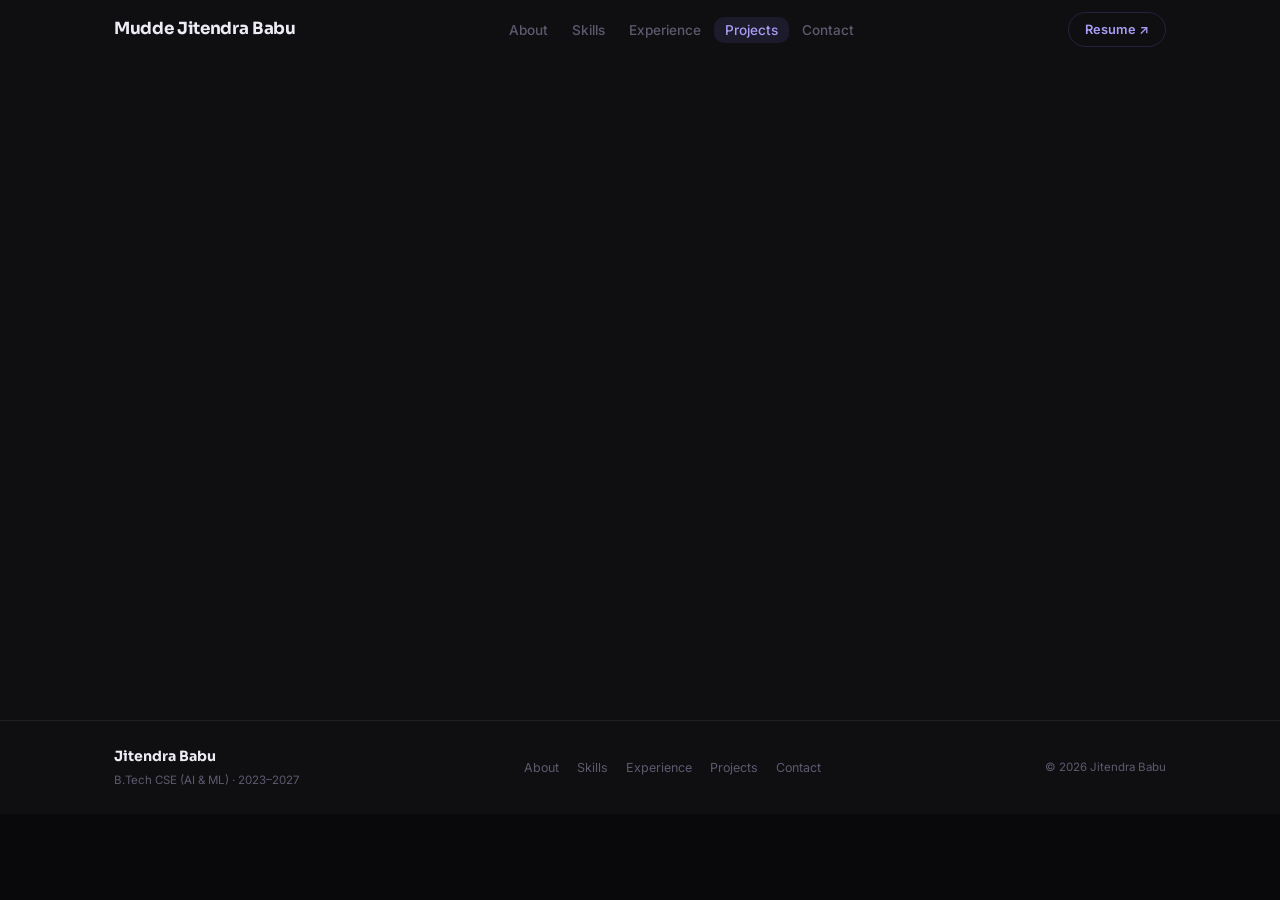
==== commit 976b8a00: "Finalizing professional portfolio polish: dynamic projects and clean ui" ====
--- a/projects.html
+++ b/projects.html
@@ -23,8 +23,8 @@
 ========================================================= -->
 <nav id="nav" role="navigation" aria-label="Site navigation">
   <div class="nav-wrap">
-    <a href="index.html#top" class="nav-brand" aria-label="Jitendra Babu — home">
-      Jitendra Babu
+    <a href="index.html#top" class="nav-brand" aria-label="Mudde Jitendra Babu — home">
+      Mudde Jitendra Babu
     </a>
 
     <ul class="nav-list" role="list">
@@ -68,115 +68,7 @@
     </p>
 
     <div class="projects-grid" id="projects-grid">
-
-      <!-- PROJECT 00 — AI Resume Screening System -->
-      <div class="proj-showcase-card reveal" id="card-resume" role="listitem">
-        <div class="proj-card-img-wrap">
-          <img src="./assets/project-resume.png" alt="AI Resume Screening System web interface" class="proj-card-img" loading="lazy" />
-          <div class="proj-card-overlay"></div>
-        </div>
-        <div class="proj-card-body">
-          <h3 class="proj-card-title">AI Resume Screening System</h3>
-          <p class="proj-card-blurb">An AI-powered resume screening system that analyzes resumes and helps automate candidate evaluation using Python and machine learning.</p>
-          <div class="proj-card-actions">
-            <button class="btn-proj-details" onclick="openProjectModal('resume')" aria-label="View details of AI Resume Screening System">
-              View Project
-              <svg width="14" height="14" viewBox="0 0 24 24" fill="none" stroke="currentColor" stroke-width="2.5" stroke-linecap="round" stroke-linejoin="round" aria-hidden="true"><line x1="5" y1="12" x2="19" y2="12"></line><polyline points="12 5 19 12 12 19"></polyline></svg>
-            </button>
-            <a href="https://github.com/jithu748" target="_blank" rel="noopener noreferrer" class="btn-proj-gh" aria-label="GitHub repository for AI Resume Screening System">
-              <svg width="18" height="18" viewBox="0 0 24 24" fill="currentColor" aria-hidden="true"><path d="M12 .297c-6.63 0-12 5.373-12 12 0 5.303 3.438 9.8 8.205 11.385.6.113.82-.258.82-.577 0-.285-.01-1.04-.015-2.04-3.338.724-4.042-1.61-4.042-1.61C4.422 18.07 3.633 17.7 3.633 17.7c-1.087-.744.084-.729.084-.729 1.205.084 1.838 1.236 1.838 1.236 1.07 1.835 2.809 1.305 3.495.998.108-.776.417-1.305.76-1.605-2.665-.3-5.466-1.332-5.466-5.93 0-1.31.465-2.38 1.235-3.22-.135-.303-.54-1.523.105-3.176 0 0 1.005-.322 3.3 1.23.96-.267 1.98-.399 3-.405 1.02.006 2.04.138 3 .405 2.28-1.552 3.285-1.23 3.285-1.23.645 1.653.24 2.873.12 3.176.765.84 1.23 1.91 1.23 3.22 0 4.61-2.805 5.625-5.475 5.92.42.36.81 1.096.81 2.22 0 1.606-.015 2.896-.015 3.286 0 .315.21.69.825.57C20.565 22.092 24 17.592 24 12.297c0-6.627-5.373-12-12-12"/></svg>
-            </a>
-            <a href="https://resume-screening-14.onrender.com" target="_blank" rel="noopener noreferrer" class="btn-proj-gh" aria-label="Live Demo for AI Resume Screening System">
-              <svg width="18" height="18" viewBox="0 0 24 24" fill="none" stroke="currentColor" stroke-width="2" stroke-linecap="round" stroke-linejoin="round" aria-hidden="true"><path d="M18 13v6a2 2 0 0 1-2 2H5a2 2 0 0 1-2-2V8a2 2 0 0 1 2-2h6"></path><polyline points="15 3 21 3 21 9"></polyline><line x1="10" y1="14" x2="21" y2="3"></line></svg>
-            </a>
-          </div>
-        </div>
-      </div>
-
-      <!-- PROJECT 01 — IPL Data Analysis -->
-      <div class="proj-showcase-card reveal" id="card-ipl" role="listitem">
-        <div class="proj-card-img-wrap">
-          <img src="./assets/project-ipl.png" alt="IPL Data Analysis dashboard visualization output" class="proj-card-img" loading="lazy" />
-          <div class="proj-card-overlay"></div>
-        </div>
-        <div class="proj-card-body">
-          <h3 class="proj-card-title">IPL Data Analysis</h3>
-          <p class="proj-card-blurb">Explored multi-season IPL match &amp; delivery data to find which teams and players perform consistently &mdash; not just who wins the most.</p>
-          <div class="proj-card-actions">
-            <button class="btn-proj-details" onclick="openProjectModal('ipl')" aria-label="View details of IPL Data Analysis">
-              View Project
-              <svg width="14" height="14" viewBox="0 0 24 24" fill="none" stroke="currentColor" stroke-width="2.5" stroke-linecap="round" stroke-linejoin="round" aria-hidden="true"><line x1="5" y1="12" x2="19" y2="12"></line><polyline points="12 5 19 12 12 19"></polyline></svg>
-            </button>
-            <a href="https://github.com/jithu748" target="_blank" rel="noopener noreferrer" class="btn-proj-gh" aria-label="GitHub repository for IPL Data Analysis">
-              <svg width="18" height="18" viewBox="0 0 24 24" fill="currentColor" aria-hidden="true"><path d="M12 .297c-6.63 0-12 5.373-12 12 0 5.303 3.438 9.8 8.205 11.385.6.113.82-.258.82-.577 0-.285-.01-1.04-.015-2.04-3.338.724-4.042-1.61-4.042-1.61C4.422 18.07 3.633 17.7 3.633 17.7c-1.087-.744.084-.729.084-.729 1.205.084 1.838 1.236 1.838 1.236 1.07 1.835 2.809 1.305 3.495.998.108-.776.417-1.305.76-1.605-2.665-.3-5.466-1.332-5.466-5.93 0-1.31.465-2.38 1.235-3.22-.135-.303-.54-1.523.105-3.176 0 0 1.005-.322 3.3 1.23.96-.267 1.98-.399 3-.405 1.02.006 2.04.138 3 .405 2.28-1.552 3.285-1.23 3.285-1.23.645 1.653.24 2.873.12 3.176.765.84 1.23 1.91 1.23 3.22 0 4.61-2.805 5.625-5.475 5.92.42.36.81 1.096.81 2.22 0 1.606-.015 2.896-.015 3.286 0 .315.21.69.825.57C20.565 22.092 24 17.592 24 12.297c0-6.627-5.373-12-12-12"/></svg>
-            </a>
-          </div>
-        </div>
-      </div>
-
-      <!-- PROJECT 02 — Retail Analytics Dashboard -->
-      <div class="proj-showcase-card reveal" id="card-retail" role="listitem">
-        <div class="proj-card-img-wrap">
-          <img src="./assets/project-retail.png" alt="Retail Sales Dashboard with Power BI filter visualizer" class="proj-card-img" loading="lazy" />
-          <div class="proj-card-overlay"></div>
-        </div>
-        <div class="proj-card-body">
-          <h3 class="proj-card-title">Retail Analytics Dashboard</h3>
-          <p class="proj-card-blurb">Cleaned and visualized a retail sales dataset to show monthly trends, top categories, and regional breakdowns in a multi-panel dashboard.</p>
-          <div class="proj-card-actions">
-            <button class="btn-proj-details" onclick="openProjectModal('retail')" aria-label="View details of Retail Analytics Dashboard">
-              View Project
-              <svg width="14" height="14" viewBox="0 0 24 24" fill="none" stroke="currentColor" stroke-width="2.5" stroke-linecap="round" stroke-linejoin="round" aria-hidden="true"><line x1="5" y1="12" x2="19" y2="12"></line><polyline points="12 5 19 12 12 19"></polyline></svg>
-            </button>
-            <a href="https://github.com/jithu748" target="_blank" rel="noopener noreferrer" class="btn-proj-gh" aria-label="GitHub repository for Retail Analytics Dashboard">
-              <svg width="18" height="18" viewBox="0 0 24 24" fill="currentColor" aria-hidden="true"><path d="M12 .297c-6.63 0-12 5.373-12 12 0 5.303 3.438 9.8 8.205 11.385.6.113.82-.258.82-.577 0-.285-.01-1.04-.015-2.04-3.338.724-4.042-1.61-4.042-1.61C4.422 18.07 3.633 17.7 3.633 17.7c-1.087-.744.084-.729.084-.729 1.205.084 1.838 1.236 1.838 1.236 1.07 1.835 2.809 1.305 3.495.998.108-.776.417-1.305.76-1.605-2.665-.3-5.466-1.332-5.466-5.93 0-1.31.465-2.38 1.235-3.22-.135-.303-.54-1.523.105-3.176 0 0 1.005-.322 3.3 1.23.96-.267 1.98-.399 3-.405 1.02.006 2.04.138 3 .405 2.28-1.552 3.285-1.23 3.285-1.23.645 1.653.24 2.873.12 3.176.765.84 1.23 1.91 1.23 3.22 0 4.61-2.805 5.625-5.475 5.92.42.36.81 1.096.81 2.22 0 1.606-.015 2.896-.015 3.286 0 .315.21.69.825.57C20.565 22.092 24 17.592 24 12.297c0-6.627-5.373-12-12-12"/></svg>
-            </a>
-          </div>
-        </div>
-      </div>
-
-      <!-- PROJECT 03 — Airline Delay Analysis -->
-      <div class="proj-showcase-card reveal" id="card-airline" role="listitem">
-        <div class="proj-card-img-wrap">
-          <img src="./assets/project-airline.png" alt="Airline Delay Analysis heatmap and bar chart results" class="proj-card-img" loading="lazy" />
-          <div class="proj-card-overlay"></div>
-        </div>
-        <div class="proj-card-body">
-          <h3 class="proj-card-title">Airline Delay Analysis</h3>
-          <p class="proj-card-blurb">Analyzed US airline delay data across carriers, airports, and time periods to identify which routes delay most and why.</p>
-          <div class="proj-card-actions">
-            <button class="btn-proj-details" onclick="openProjectModal('airline')" aria-label="View details of Airline Delay Analysis">
-              View Project
-              <svg width="14" height="14" viewBox="0 0 24 24" fill="none" stroke="currentColor" stroke-width="2.5" stroke-linecap="round" stroke-linejoin="round" aria-hidden="true"><line x1="5" y1="12" x2="19" y2="12"></line><polyline points="12 5 19 12 12 19"></polyline></svg>
-            </button>
-            <a href="https://github.com/jithu748" target="_blank" rel="noopener noreferrer" class="btn-proj-gh" aria-label="GitHub repository for Airline Delay Analysis">
-              <svg width="18" height="18" viewBox="0 0 24 24" fill="currentColor" aria-hidden="true"><path d="M12 .297c-6.63 0-12 5.373-12 12 0 5.303 3.438 9.8 8.205 11.385.6.113.82-.258.82-.577 0-.285-.01-1.04-.015-2.04-3.338.724-4.042-1.61-4.042-1.61C4.422 18.07 3.633 17.7 3.633 17.7c-1.087-.744.084-.729.084-.729 1.205.084 1.838 1.236 1.838 1.236 1.07 1.835 2.809 1.305 3.495.998.108-.776.417-1.305.76-1.605-2.665-.3-5.466-1.332-5.466-5.93 0-1.31.465-2.38 1.235-3.22-.135-.303-.54-1.523.105-3.176 0 0 1.005-.322 3.3 1.23.96-.267 1.98-.399 3-.405 1.02.006 2.04.138 3 .405 2.28-1.552 3.285-1.23 3.285-1.23.645 1.653.24 2.873.12 3.176.765.84 1.23 1.91 1.23 3.22 0 4.61-2.805 5.625-5.475 5.92.42.36.81 1.096.81 2.22 0 1.606-.015 2.896-.015 3.286 0 .315.21.69.825.57C20.565 22.092 24 17.592 24 12.297c0-6.627-5.373-12-12-12"/></svg>
-            </a>
-          </div>
-        </div>
-      </div>
-
-      <!-- PROJECT 04 — Jarvis Virtual Assistant -->
-      <div class="proj-showcase-card reveal" id="card-jarvis" role="listitem">
-        <div class="proj-card-img-wrap">
-          <img src="./assets/project-jarvis.png" alt="Jarvis voice command automation terminal layout" class="proj-card-img" loading="lazy" />
-          <div class="proj-card-overlay"></div>
-        </div>
-        <div class="proj-card-body">
-          <h3 class="proj-card-title">Jarvis Virtual Assistant</h3>
-          <p class="proj-card-blurb">A voice-controlled Python desktop assistant built to understand how speech recognition and TTS pipelines work from the ground up.</p>
-          <div class="proj-card-actions">
-            <button class="btn-proj-details" onclick="openProjectModal('jarvis')" aria-label="View details of Jarvis Virtual Assistant">
-              View Project
-              <svg width="14" height="14" viewBox="0 0 24 24" fill="none" stroke="currentColor" stroke-width="2.5" stroke-linecap="round" stroke-linejoin="round" aria-hidden="true"><line x1="5" y1="12" x2="19" y2="12"></line><polyline points="12 5 19 12 12 19"></polyline></svg>
-            </button>
-            <a href="https://github.com/jithu748" target="_blank" rel="noopener noreferrer" class="btn-proj-gh" aria-label="GitHub repository for Jarvis Virtual Assistant">
-              <svg width="18" height="18" viewBox="0 0 24 24" fill="currentColor" aria-hidden="true"><path d="M12 .297c-6.63 0-12 5.373-12 12 0 5.303 3.438 9.8 8.205 11.385.6.113.82-.258.82-.577 0-.285-.01-1.04-.015-2.04-3.338.724-4.042-1.61-4.042-1.61C4.422 18.07 3.633 17.7 3.633 17.7c-1.087-.744.084-.729.084-.729 1.205.084 1.838 1.236 1.838 1.236 1.07 1.835 2.809 1.305 3.495.998.108-.776.417-1.305.76-1.605-2.665-.3-5.466-1.332-5.466-5.93 0-1.31.465-2.38 1.235-3.22-.135-.303-.54-1.523.105-3.176 0 0 1.005-.322 3.3 1.23.96-.267 1.98-.399 3-.405 1.02.006 2.04.138 3 .405 2.28-1.552 3.285-1.23 3.285-1.23.645 1.653.24 2.873.12 3.176.765.84 1.23 1.91 1.23 3.22 0 4.61-2.805 5.625-5.475 5.92.42.36.81 1.096.81 2.22 0 1.606-.015 2.896-.015 3.286 0 .315.21.69.825.57C20.565 22.092 24 17.592 24 12.297c0-6.627-5.373-12-12-12"/></svg>
-            </a>
-          </div>
-        </div>
-      </div>
-
+      <!-- Projects will be dynamically rendered here by script.js -->
     </div>
   </div>
 </section>
--- a/style.css
+++ b/style.css
@@ -485,7 +485,7 @@
 .skill-badge:hover .skill-icon {
   color: var(--a-soft);
 }
-}
+
 
 /* ─────────────────────────────────────────────
    EXPERIENCE
